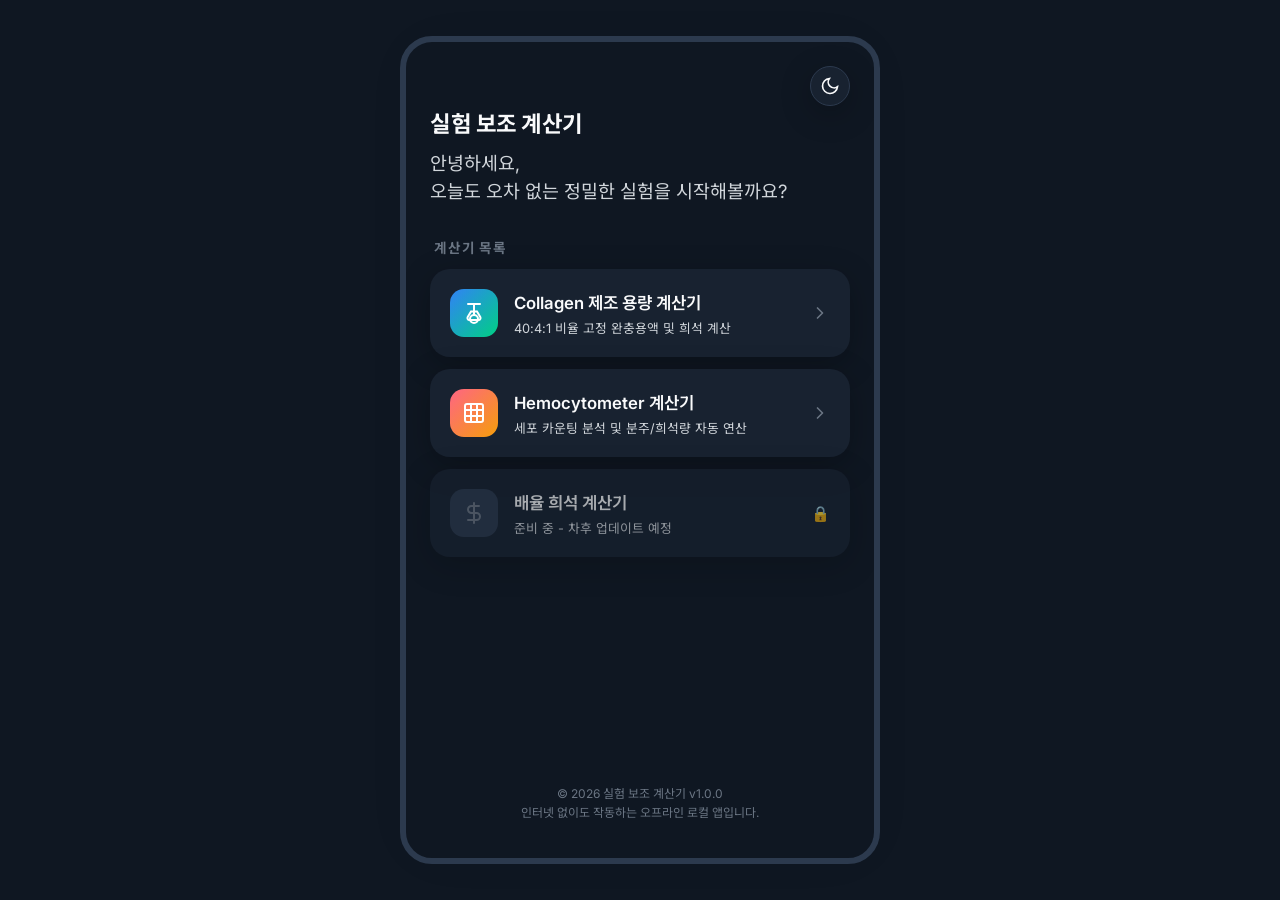
==== index.html @ 7d46d0c6 "Initial commit of experimental assistant app" ====
<!DOCTYPE html>
<html lang="ko">
<head>
  <meta charset="UTF-8">
  <meta name="viewport" content="width=device-width, initial-scale=1.0, maximum-scale=1.0, user-scalable=no">
  <title>실험 보조 계산기</title>
  
  <!-- PWA meta tags -->
  <meta name="theme-color" content="#3182f6">
  <meta name="apple-mobile-web-app-capable" content="yes">
  <meta name="apple-mobile-web-app-status-bar-style" content="default">
  <meta name="apple-mobile-web-app-title" content="실험계산기">
  <link rel="manifest" href="./manifest.json">
  <link rel="icon" type="image/svg+xml" href="./icon.svg">
  
  <!-- Google Fonts -->
  <link rel="preconnect" href="https://fonts.googleapis.com">
  <link rel="preconnect" href="https://fonts.gstatic.com" crossorigin>
  <link href="https://fonts.googleapis.com/css2?family=Inter:wght@400;500;600;700&family=Noto+Sans+KR:wght@300;400;500;700&display=swap" rel="stylesheet">
  
  <link rel="stylesheet" href="./styles.css">
</head>
<body class="dark-theme">
  <!-- PWA Install Banner (Toss style snackbar) -->
  <div id="install-banner" class="install-banner hidden">
    <div class="banner-content">
      <img src="./icon.svg" alt="App Icon" class="banner-icon">
      <div class="banner-text">
        <p class="banner-title">실험 보조 계산기</p>
        <p class="banner-desc">홈 화면에 추가하여 앱처럼 로컬로 사용해보세요</p>
      </div>
    </div>
    <button id="btn-install" class="btn-install-sm">설치</button>
    <button id="btn-close-banner" class="btn-close-sm">&times;</button>
  </div>

  <div class="app-container">
    <!-- Theme Toggle Floating Button -->
    <button id="theme-toggle" class="theme-toggle" aria-label="테마 전환">
      <svg class="sun-icon hidden" xmlns="http://www.w3.org/2000/svg" viewBox="0 0 24 24" fill="none" stroke="currentColor" stroke-width="2"><circle cx="12" cy="12" r="5"></circle><line x1="12" y1="1" x2="12" y2="3"></line><line x1="12" y1="21" x2="12" y2="23"></line><line x1="4.22" y1="4.22" x2="5.64" y2="5.64"></line><line x1="18.36" y1="18.36" x2="19.78" y2="19.78"></line><line x1="1" y1="12" x2="3" y2="12"></line><line x1="21" y1="12" x2="23" y2="12"></line><line x1="4.22" y1="19.78" x2="5.64" y2="18.36"></line><line x1="18.36" y1="5.64" x2="19.78" y2="4.22"></line></svg>
      <svg class="moon-icon" xmlns="http://www.w3.org/2000/svg" viewBox="0 0 24 24" fill="none" stroke="currentColor" stroke-width="2"><path d="M21 12.79A9 9 0 1 1 11.21 3 7 7 0 0 0 21 12.79z"></path></svg>
    </button>

    <!-- ============================================== -->
    <!-- 1. HOME PAGE SECTION                           -->
    <!-- ============================================== -->
    <section id="page-home" class="app-page active">
      <div class="header-main">
        <h1 class="main-title">실험 보조 계산기</h1>
        <p class="main-subtitle">안녕하세요,<br>오늘도 오차 없는 정밀한 실험을 시작해볼까요?</p>
      </div>

      <div class="section-title">계산기 목록</div>
      <div class="menu-list">
        <!-- Collagen Calculator Card -->
        <div class="menu-card" data-target="collagen">
          <div class="menu-card-left">
            <div class="menu-icon-wrapper collagen-bg">
              <!-- Custom flask svg -->
              <svg xmlns="http://www.w3.org/2000/svg" viewBox="0 0 24 24" fill="none" stroke="currentColor" stroke-width="2" stroke-linecap="round" stroke-linejoin="round" class="menu-icon"><path d="M6 3h12M12 3v11M12 14a4 4 0 1 0 0 8 4 4 0 0 0 0-8zM9 10.5l-3.3 5.5A2 2 0 0 0 7.4 19h9.2a2 2 0 0 0 1.7-3L15 10.5M9 10.5h6"></path></svg>
            </div>
            <div class="menu-card-info">
              <span class="menu-card-title">Collagen 제조 용량 계산기</span>
              <span class="menu-card-desc">40:4:1 비율 고정 완충용액 및 희석 계산</span>
            </div>
          </div>
          <svg class="chevron-icon" xmlns="http://www.w3.org/2000/svg" viewBox="0 0 24 24" fill="none" stroke="currentColor" stroke-width="2" stroke-linecap="round" stroke-linejoin="round"><polyline points="9 18 15 12 9 6"></polyline></svg>
        </div>

        <!-- Hemocytometer Calculator Card -->
        <div class="menu-card" data-target="hemocytometer">
          <div class="menu-card-left">
            <div class="menu-icon-wrapper hemo-bg">
              <svg xmlns="http://www.w3.org/2000/svg" viewBox="0 0 24 24" fill="none" stroke="currentColor" stroke-width="2" stroke-linecap="round" stroke-linejoin="round" class="menu-icon"><rect x="3" y="3" width="18" height="18" rx="2" ry="2"></rect><line x1="9" y1="3" x2="9" y2="21"></line><line x1="15" y1="3" x2="15" y2="21"></line><line x1="3" y1="9" x2="21" y2="9"></line><line x1="3" y1="15" x2="21" y2="15"></line></svg>
            </div>
            <div class="menu-card-info">
              <span class="menu-card-title">Hemocytometer 계산기</span>
              <span class="menu-card-desc">세포 카운팅 분석 및 분주/희석량 자동 연산</span>
            </div>
          </div>
          <svg class="chevron-icon" xmlns="http://www.w3.org/2000/svg" viewBox="0 0 24 24" fill="none" stroke="currentColor" stroke-width="2" stroke-linecap="round" stroke-linejoin="round"><polyline points="9 18 15 12 9 6"></polyline></svg>
        </div>

        <!-- Dilution Calculator (Placeholder for future feature) -->
        <div class="menu-card disabled">
          <div class="menu-card-left">
            <div class="menu-icon-wrapper disabled-bg">
              <svg xmlns="http://www.w3.org/2000/svg" viewBox="0 0 24 24" fill="none" stroke="currentColor" stroke-width="2" stroke-linecap="round" stroke-linejoin="round" class="menu-icon"><path d="M12 2v20M17 5H9.5a3.5 3.5 0 0 0 0 7h5a3.5 3.5 0 0 1 0 7H6"></path></svg>
            </div>
            <div class="menu-card-info">
              <span class="menu-card-title">배율 희석 계산기</span>
              <span class="menu-card-desc">준비 중 - 차후 업데이트 예정</span>
            </div>
          </div>
          <span class="badge-lock">🔒</span>
        </div>
      </div>

      <div class="footer-info">
        <p>© 2026 실험 보조 계산기 v1.0.0</p>
        <p>인터넷 없이도 작동하는 오프라인 로컬 앱입니다.</p>
      </div>
    </section>

    <!-- ============================================== -->
    <!-- 2. COLLAGEN CALCULATOR PAGE SECTION           -->
    <!-- ============================================== -->
    <section id="page-collagen" class="app-page">
      <div class="header-nav">
        <button id="btn-back-home" class="btn-back" aria-label="홈으로 돌아가기">
          <svg xmlns="http://www.w3.org/2000/svg" viewBox="0 0 24 24" fill="none" stroke="currentColor" stroke-width="2" stroke-linecap="round" stroke-linejoin="round" class="back-icon"><line x1="19" y1="12" x2="5" y2="12"></line><polyline points="12 19 5 12 12 5"></polyline></svg>
        </button>
        <h2 class="nav-title">Collagen 제조 용량</h2>
      </div>

      <div class="page-content">
        <!-- Step 1. Preset Selection -->
        <div class="card-toss">
          <label class="card-label">농도 설정 선택</label>
          <div class="preset-group">
            <button class="btn-preset active" data-preset="preset-1" data-init="8.64" data-target="6">
              <span class="preset-name">8.64 → 6</span>
              <span class="preset-unit">mg/mL</span>
            </button>
            <button class="btn-preset" data-preset="preset-2" data-init="3.75" data-target="3">
              <span class="preset-name">3.75 → 3</span>
              <span class="preset-unit">mg/mL</span>
            </button>
            <button class="btn-preset" data-preset="custom">
              <span class="preset-name">직접 입력</span>
              <span class="preset-unit">Custom</span>
            </button>
          </div>
        </div>

        <!-- Step 2. Concentration input (Labels fixed at the top) -->
        <div class="card-toss duration-fade">
          <label class="card-label">농도 입력</label>
          <div class="input-row">
            <div class="input-field-container">
              <span class="input-field-label">시작 농도</span>
              <div class="floating-input-group static-label-input">
                <input type="number" id="input-c-init" value="8.64" step="0.01" min="0" placeholder=" " readonly>
                <span class="input-suffix">mg/mL</span>
              </div>
            </div>
            <div class="input-arrow-symbol">→</div>
            <div class="input-field-container">
              <span class="input-field-label">목표 농도</span>
              <div class="floating-input-group static-label-input">
                <input type="number" id="input-c-target" value="6" step="0.01" min="0" placeholder=" " readonly>
                <span class="input-suffix">mg/mL</span>
              </div>
            </div>
          </div>
          <p id="preset-status-text" class="status-msg-info">농도값이 프리셋으로 고정되었습니다.</p>
        </div>

        <!-- Step 3. Input Mode Segmented Control -->
        <div class="card-toss">
          <label class="card-label">계산 기준 선택</label>
          <div class="segmented-control">
            <input type="radio" name="input-mode" id="mode-collagen" value="collagen" checked>
            <label for="mode-collagen">콜라겐 부피 기준</label>
            
            <input type="radio" name="input-mode" id="mode-total" value="total">
            <label for="mode-total">최종 부피 기준</label>
            
            <div class="segmented-slider"></div>
          </div>
        </div>

        <!-- Step 4. Volume Input Field (Default 1000) -->
        <div class="card-toss focus-ring-anim">
          <div class="floating-input-group large-input">
            <input type="number" id="input-volume" min="0" placeholder=" " value="1000">
            <label for="input-volume" id="label-volume">콜라겐 부피 (Collagen)</label>
            <span class="input-suffix text-lg">µL</span>
          </div>
        </div>

        <!-- Step 5. Error Message Card (Toss Warning Style) -->
        <div id="error-card" class="card-warning hidden">
          <div class="warning-header">
            <svg class="warning-icon" xmlns="http://www.w3.org/2000/svg" viewBox="0 0 24 24" fill="none" stroke="currentColor" stroke-width="2" stroke-linecap="round" stroke-linejoin="round"><path d="M10.29 3.86L1.82 18a2 2 0 0 0 1.71 3h16.94a2 2 0 0 0 1.71-3L13.71 3.86a2 2 0 0 0-3.42 0z"></path><line x1="12" y1="9" x2="12" y2="13"></line><line x1="12" y1="17" x2="12.01" y2="17"></line></svg>
            <span class="warning-title">제조가 불가능한 농도 조합</span>
          </div>
          <p id="error-desc" class="warning-desc">
            PBS와 NaOH를 넣는 것만으로 콜라겐은 1.125배로 희석됩니다. 따라서 목표 농도는 시작 농도의 88.8% 이하(최대 <span id="max-achievable-conc">0.00</span> mg/mL)여야만 조제가 가능합니다.
          </p>
        </div>

        <!-- Step 6. Result Section (Reordered to Collagen -> 10X PBS -> SFM -> 1M NaOH) -->
        <div id="result-card" class="card-toss results-container">
          <label class="card-label">제조 용량 레시피 <span id="recipe-conc-title" class="title-conc-badge">(8.64 → 6.00 mg/mL)</span></label>
          <div class="recipe-visual">
            <div class="bar-portion portion-col" style="width: 40%;" title="Collagen"></div>
            <div class="bar-portion portion-pbs" style="width: 10%;" title="10X PBS"></div>
            <div class="bar-portion portion-sfm" style="width: 45%;" title="Serum Free Media"></div>
            <div class="bar-portion portion-naoh" style="width: 5%;" title="1M NaOH"></div>
          </div>
          <div class="recipe-legend">
            <span class="legend-item"><span class="color-dot dot-col"></span>콜라겐</span>
            <span class="legend-item"><span class="color-dot dot-pbs"></span>10X PBS</span>
            <span class="legend-item"><span class="color-dot dot-sfm"></span>SFM</span>
            <span class="legend-item"><span class="color-dot dot-naoh"></span>1M NaOH</span>
          </div>

          <hr class="divider">

          <div class="result-list">
            <!-- Collagen displays initial concentration (시작 농도) -->
            <div class="result-row accent-row">
              <span class="result-name">콜라겐 (Collagen) <span id="res-collagen-conc" class="inline-conc-tag">(8.64 mg/mL)</span></span>
              <span class="result-value"><span id="res-collagen">1000.00</span> <span class="unit">µL</span></span>
            </div>
            <div class="result-row">
              <span class="result-name">10X PBS</span>
              <span class="result-value"><span id="res-pbs">100.00</span> <span class="unit">µL</span></span>
            </div>
            <!-- SFM standard styling, no bold (accent-row) -->
            <div class="result-row">
              <span class="result-name">SFM (Serum Free Media)</span>
              <span class="result-value"><span id="res-sfm">315.00</span> <span class="unit">µL</span></span>
            </div>
            <div class="result-row">
              <span class="result-name">1M NaOH</span>
              <span class="result-value"><span id="res-naoh">25.00</span> <span class="unit">µL</span></span>
            </div>
            <hr class="sub-divider">
            <!-- Total displays target concentration (최종/목표 농도) -->
            <div class="result-row total-row">
              <span class="result-name">최종 부피 (Total) <span id="res-total-conc" class="inline-conc-tag-total">(6.00 mg/mL)</span></span>
              <span class="result-value"><span id="res-total">1440.00</span> <span class="unit">µL</span></span>
            </div>
          </div>
        </div>

        <!-- Custom footer notes -->
        <div class="ratio-guide-text">
          💡 Collagen:10xPBS:1M NaOH = 40:4:1 비율입니다
        </div>
        <div class="precaution-box">
          <span class="precaution-emoji">⚠️</span>
          <span class="precaution-text">주의사항: NaOH는 은은한 핑크빛이 안 보이면 추가로 넣어주세요.</span>
        </div>
      </div>
      
      <!-- Sticky Bottom Button Area (Toss standard style) -->
      <div class="sticky-bottom-action">
        <button id="btn-reset-form" class="btn-toss-secondary">입력 초기화</button>
      </div>
    </section>

    <!-- ============================================== -->
    <!-- 3. HEMOCYTOMETER CALCULATOR PAGE SECTION       -->
    <!-- ============================================== -->
    <section id="page-hemocytometer" class="app-page">
      <div class="header-nav">
        <button id="btn-back-home-hemo" class="btn-back" aria-label="홈으로 돌아가기">
          <svg xmlns="http://www.w3.org/2000/svg" viewBox="0 0 24 24" fill="none" stroke="currentColor" stroke-width="2" stroke-linecap="round" stroke-linejoin="round" class="back-icon"><line x1="19" y1="12" x2="5" y2="12"></line><polyline points="12 19 5 12 12 5"></polyline></svg>
        </button>
        <h2 class="nav-title">Hemocytometer 세포 계산</h2>
      </div>

      <div class="page-content">
        <!-- Counting Info Inputs (Simplified: squares/dilution inputs removed) -->
        <div class="card-toss">
          <label class="card-label">현탁액 세포 카운팅 (15칸 전체 측정)</label>
          
          <div class="input-row">
            <div class="input-field-container">
              <span class="input-field-label">총 카운팅 세포 수</span>
              <div class="floating-input-group static-label-input">
                <input type="number" id="hemo-cells" value="120" min="0" placeholder=" ">
                <span class="input-suffix">cells</span>
              </div>
            </div>
            <div class="input-field-container">
              <span class="input-field-label">세포액 총 부피 (stock)</span>
              <div class="floating-input-group static-label-input">
                <input type="number" id="hemo-volume" value="1.0" step="0.1" min="0.001" placeholder=" ">
                <span class="input-suffix">mL</span>
              </div>
            </div>
          </div>
        </div>

        <!-- Stock Cell Stats Card -->
        <div class="card-toss hemo-summary-card">
          <label class="card-label text-primary-theme">현탁액 원액 분석 결과</label>
          <div class="result-list">
            <div class="result-row accent-row large-result-row">
              <span class="result-name">세포 농도 (Density)</span>
              <span class="result-value text-blue" id="hemo-res-density">2.40 &times; 10<sup>6</sup> cells/mL</span>
            </div>
            <div class="result-row">
              <span class="result-name">원액 전체 세포 수 (Total Cells)</span>
              <span class="result-value" id="hemo-res-total-cells">2.40 &times; 10<sup>6</sup> cells</span>
            </div>
          </div>
        </div>

        <!-- Sub-feature 2.1: Harvest Volume Calculator (Exponent raised visual layout) -->
        <div class="card-toss">
          <label class="card-label">기능 1. 필요한 세포 수 수확 분주</label>
          <p class="card-sub-desc">목표하는 세포 수를 획득하기 위해 원액에서 분주해야 할 부피를 산출합니다.</p>
          
          <div class="input-row-scientific">
            <div class="input-field-container">
              <span class="input-field-label">목표 수확 세포 수</span>
              <div class="scientific-input-row">
                <input type="number" id="harvest-base" value="1.5" step="0.01" min="0" placeholder="1.5" class="sc-input-base">
                <span class="sc-multiply">&times;</span>
                <span class="sc-base">10<span class="sc-power-wrapper"><input type="number" id="harvest-exponent" value="5" step="1" min="0" placeholder="5" class="sc-input-power"></span></span>
                <span class="sc-unit">cells</span>
              </div>
            </div>
          </div>

          <hr class="divider">

          <div class="result-list">
            <div class="result-row accent-row">
              <span class="result-name">필요한 수확 부피 (Harvest Vol.)</span>
              <span class="result-value text-emerald"><span id="res-harvest-vol">62.50</span> <span class="unit">µL</span></span>
            </div>
          </div>
        </div>

        <!-- Sub-feature 2.2: Dilution Preparation Calculator (Default target concentration 5.0 * 10^5) -->
        <div class="card-toss">
          <label class="card-label">기능 2. 특정 농도 및 부피 제조 희석</label>
          <p class="card-sub-desc">원하는 목표 농도와 부피의 희석 현탁액을 조제하기 위한 분주 레시피입니다.</p>

          <div class="input-row-scientific">
            <div class="input-field-container">
              <span class="input-field-label">목표 세포 농도</span>
              <div class="scientific-input-row">
                <input type="number" id="dilute-base" value="5.0" step="0.01" min="0" placeholder="5.0" class="sc-input-base">
                <span class="sc-multiply">&times;</span>
                <span class="sc-base">10<span class="sc-power-wrapper"><input type="number" id="dilute-exponent" value="5" step="1" min="0" placeholder="5" class="sc-input-power"></span></span>
                <span class="sc-unit">cells/mL</span>
              </div>
            </div>
          </div>

          <div class="input-field-container">
            <span class="input-field-label">목표 제조 부피</span>
            <div class="floating-input-group static-label-input">
              <input type="number" id="dilute-volume" value="1.0" step="0.1" min="0.001" placeholder=" ">
              <span class="input-suffix">mL</span>
            </div>
          </div>

          <!-- Dilution Impossible Error Card -->
          <div id="hemo-error-card" class="card-warning-inline hidden">
            ⚠️ 희석 불가: 목표 농도가 원액의 세포 농도보다 높습니다. 원액보다 더 진하게 조제할 수는 없습니다.
          </div>

          <hr class="divider">

          <div id="hemo-dilute-result-list" class="result-list">
            <div class="result-row accent-row">
              <span class="result-name">세포 현탁액 원액 부피</span>
              <span class="result-value"><span id="res-dilute-cell-vol">208.33</span> <span class="unit">µL</span></span>
            </div>
            <div class="result-row">
              <span class="result-name">배지 부피 (Media)</span>
              <span class="result-value"><span id="res-dilute-media-vol">791.67</span> <span class="unit">µL</span></span>
            </div>
            <hr class="sub-divider">
            <div class="result-row total-row">
              <span class="result-name">최종 목표 용량</span>
              <span class="result-value"><span id="res-dilute-total-vol">1000.00</span> <span class="unit">µL</span></span>
            </div>
          </div>
        </div>

        <div class="ratio-guide-text">
          💡 세포 농도는 15칸 전체 카운팅(세포수 &times; 2 &times; 10<sup>4</sup> cells/mL) 기준으로 연산됩니다.
        </div>
      </div>
      
      <!-- Sticky Bottom Button Area (Toss standard style) -->
      <div class="sticky-bottom-action">
        <button id="btn-reset-form-hemo" class="btn-toss-secondary">입력 초기화</button>
      </div>
    </section>
  </div>

  <script src="./app.js"></script>
</body>
</html>
---- styles.css ----
/* ==========================================================================
   Toss Design System (TDS) Inspired Stylesheet - styles.css
   ========================================================================== */

/* 1. Theme Variables & Reset */
:root {
  /* Light Theme (Default) */
  --bg-app: #f2f4f6;
  --bg-card: #ffffff;
  --bg-preset: #f2f4f6;
  --bg-preset-active: #e8f3ff;
  --color-primary: #3182f6;
  --color-primary-hover: #1b64da;
  --color-secondary: #00d084;
  --text-main: #191f28;
  --text-sub: #4e5968;
  --text-muted: #8b95a1;
  --border-color: #e5e8eb;
  --shadow-card: 0 8px 24px rgba(0, 0, 0, 0.04), 0 2px 8px rgba(0, 0, 0, 0.02);
  --shadow-input: 0 0 0 3px rgba(49, 130, 246, 0.15);
  
  /* Warnings */
  --bg-warning: #fff0f0;
  --border-warning: #fdd8d8;
  --text-warning: #f04438;
  
  /* Portions Colors (SFM set to Pink as requested) */
  --color-col: #3182f6;
  --color-pbs: #10b981;
  --color-sfm: #ff6584; /* Soft vibrant pink */
  --color-naoh: #f59e0b;
  
  /* Font Family */
  --font-sans: 'Inter', 'Noto Sans KR', -apple-system, BlinkMacSystemFont, "Apple SD Gothic Neo", sans-serif;
  
  /* Transition durations */
  --transition-smooth: all 0.3s cubic-bezier(0.4, 0, 0.2, 1);
  --transition-fast: all 0.15s cubic-bezier(0.4, 0, 0.2, 1);
}

.dark-theme {
  /* Dark Theme */
  --bg-app: #0f1722;
  --bg-card: #182230;
  --bg-preset: #222f41;
  --bg-preset-active: rgba(49, 130, 246, 0.25);
  --color-primary: #3182f6;
  --color-primary-hover: #5596f8;
  --text-main: #f9fafb;
  --text-sub: #d1d6db;
  --text-muted: #6b7684;
  --border-color: #2c3a4e;
  --shadow-card: 0 8px 32px rgba(0, 0, 0, 0.24);
  --shadow-input: 0 0 0 3px rgba(49, 130, 246, 0.3);
  
  --bg-warning: rgba(240, 68, 56, 0.1);
  --border-warning: rgba(240, 68, 56, 0.2);
  --text-warning: #f25549;

  --color-col: #3182f6;
  --color-pbs: #34d399;
  --color-sfm: #ff6584; /* Maintained Pink in dark mode */
  --color-naoh: #fbbf24;
}

* {
  box-sizing: border-box;
  margin: 0;
  padding: 0;
  -webkit-tap-highlight-color: transparent;
}

body {
  font-family: var(--font-sans);
  background-color: var(--bg-app);
  color: var(--text-main);
  min-height: 100vh;
  display: flex;
  justify-content: center;
  align-items: flex-start;
  transition: var(--transition-smooth);
  padding: 0;
  overflow-x: hidden;
}

/* 2. PWA Banner style */
.install-banner {
  position: fixed;
  top: 16px;
  left: 50%;
  transform: translateX(-50%);
  width: 90%;
  max-width: 480px;
  background-color: var(--bg-card);
  border: 1px solid var(--border-color);
  box-shadow: 0 12px 32px rgba(0,0,0,0.1);
  border-radius: 16px;
  padding: 16px;
  display: flex;
  align-items: center;
  justify-content: space-between;
  z-index: 1000;
  transition: var(--transition-smooth);
}

.install-banner.hidden {
  opacity: 0;
  transform: translate(-50%, -20px);
  pointer-events: none;
}

.banner-content {
  display: flex;
  align-items: center;
  gap: 12px;
}

.banner-icon {
  width: 40px;
  height: 40px;
  border-radius: 10px;
}

.banner-text {
  display: flex;
  flex-direction: column;
}

.banner-title {
  font-size: 0.95rem;
  font-weight: 700;
  color: var(--text-main);
}

.banner-desc {
  font-size: 0.75rem;
  color: var(--text-sub);
  margin-top: 2px;
}

.btn-install-sm {
  background-color: var(--color-primary);
  color: #ffffff;
  border: none;
  font-size: 0.85rem;
  font-weight: 600;
  padding: 8px 16px;
  border-radius: 8px;
  cursor: pointer;
  transition: var(--transition-fast);
}

.btn-install-sm:hover {
  background-color: var(--color-primary-hover);
}

.btn-close-sm {
  background: none;
  border: none;
  font-size: 1.4rem;
  color: var(--text-muted);
  cursor: pointer;
  padding: 0 4px;
}

/* 3. Base App Layout */
.app-container {
  width: 100%;
  max-width: 480px; /* Emulate a smartphone view on PC */
  min-height: 100vh;
  background-color: var(--bg-app);
  display: flex;
  flex-direction: column;
  position: relative;
  box-shadow: 0 0 60px rgba(0,0,0,0.02);
  transition: var(--transition-smooth);
}

@media(min-width: 481px) {
  .app-container {
    min-height: 92vh;
    margin: 4vh 0;
    border-radius: 32px;
    border: 6px solid var(--border-color);
    overflow: hidden;
    background-color: var(--bg-app);
  }
}

/* Theme Toggle Button Floating */
.theme-toggle {
  position: absolute;
  top: 24px;
  right: 24px;
  width: 40px;
  height: 40px;
  border-radius: 50%;
  background-color: var(--bg-card);
  border: 1px solid var(--border-color);
  display: flex;
  justify-content: center;
  align-items: center;
  cursor: pointer;
  box-shadow: var(--shadow-card);
  z-index: 100;
  color: var(--text-main);
  transition: var(--transition-fast);
}

.theme-toggle:active {
  transform: scale(0.92);
}

.theme-toggle svg {
  width: 20px;
  height: 20px;
}

.hidden {
  display: none !important;
}

/* 4. Page Management (SPA) */
.app-page {
  display: none;
  flex-direction: column;
  padding: 24px;
  animation: pageFadeIn 0.35s cubic-bezier(0.4, 0, 0.2, 1) forwards;
  min-height: 100%;
  flex-grow: 1;
}

.app-page.active {
  display: flex;
}

@keyframes pageFadeIn {
  from {
    opacity: 0;
    transform: translateY(15px);
  }
  to {
    opacity: 1;
    transform: translateY(0);
  }
}

/* 5. Home Page Styles */
.header-main {
  margin-top: 40px;
  margin-bottom: 32px;
}

.main-title {
  font-size: 1.4rem;
  font-weight: 700;
  color: var(--text-main);
  letter-spacing: -0.5px;
}

.main-subtitle {
  font-size: 1.15rem;
  line-height: 1.5;
  color: var(--text-sub);
  margin-top: 12px;
  font-weight: 400;
}

.section-title {
  font-size: 0.85rem;
  font-weight: 700;
  color: var(--text-muted);
  text-transform: uppercase;
  letter-spacing: 0.8px;
  margin-bottom: 12px;
  padding-left: 4px;
}

.menu-list {
  display: flex;
  flex-direction: column;
  gap: 12px;
  margin-bottom: 32px;
}

/* Menu card (Toss style item) */
.menu-card {
  display: flex;
  align-items: center;
  justify-content: space-between;
  padding: 20px;
  background-color: var(--bg-card);
  border-radius: 20px;
  box-shadow: var(--shadow-card);
  cursor: pointer;
  transition: var(--transition-fast);
}

.menu-card:hover {
  transform: translateY(-2px);
}

.menu-card:active {
  transform: scale(0.98);
  opacity: 0.9;
}

.menu-card-left {
  display: flex;
  align-items: center;
  gap: 16px;
}

.menu-icon-wrapper {
  width: 48px;
  height: 48px;
  border-radius: 14px;
  display: flex;
  justify-content: center;
  align-items: center;
  color: #ffffff;
}

.collagen-bg {
  background: linear-gradient(135deg, #3182f6, #00d084);
}

.disabled-bg {
  background-color: var(--border-color);
  color: var(--text-muted);
}

.menu-icon {
  width: 24px;
  height: 24px;
}

.menu-card-info {
  display: flex;
  flex-direction: column;
  gap: 4px;
}

.menu-card-title {
  font-size: 1.05rem;
  font-weight: 600;
  color: var(--text-main);
}

.menu-card-desc {
  font-size: 0.8rem;
  color: var(--text-sub);
}

.chevron-icon {
  width: 20px;
  height: 20px;
  color: var(--text-muted);
}

.menu-card.disabled {
  cursor: not-allowed;
  opacity: 0.65;
}

.menu-card.disabled:hover, .menu-card.disabled:active {
  transform: none;
  opacity: 0.65;
}

.badge-lock {
  font-size: 0.95rem;
}

.footer-info {
  margin-top: auto;
  text-align: center;
  padding: 24px 0 12px;
}

.footer-info p {
  font-size: 0.75rem;
  color: var(--text-muted);
  line-height: 1.6;
}

/* 6. Navigation Header style for Calculator Pages */
.header-nav {
  display: flex;
  align-items: center;
  gap: 12px;
  height: 56px;
  margin-bottom: 16px;
}

.btn-back {
  background: none;
  border: none;
  width: 40px;
  height: 40px;
  border-radius: 50%;
  display: flex;
  justify-content: center;
  align-items: center;
  cursor: pointer;
  color: var(--text-main);
  transition: var(--transition-fast);
}

.btn-back:active {
  background-color: var(--border-color);
  transform: scale(0.9);
}

.back-icon {
  width: 24px;
  height: 24px;
}

.nav-title {
  font-size: 1.25rem;
  font-weight: 700;
  color: var(--text-main);
}

.page-content {
  display: flex;
  flex-direction: column;
  gap: 16px;
  padding-bottom: 80px; /* Space for sticky bottom button */
}

/* 7. Toss Style Cards & Presets */
.card-toss {
  background-color: var(--bg-card);
  border-radius: 24px;
  padding: 20px 24px;
  box-shadow: var(--shadow-card);
  display: flex;
  flex-direction: column;
  gap: 16px;
  transition: var(--transition-smooth);
}

.card-label {
  font-size: 0.85rem;
  font-weight: 700;
  color: var(--text-muted);
  letter-spacing: 0.5px;
  display: flex;
  align-items: center;
}

.preset-group {
  display: grid;
  grid-template-columns: repeat(3, 1fr);
  gap: 8px;
}

.btn-preset {
  background-color: var(--bg-preset);
  border: 1.5px solid transparent;
  border-radius: 16px;
  padding: 12px 8px;
  display: flex;
  flex-direction: column;
  align-items: center;
  justify-content: center;
  gap: 4px;
  cursor: pointer;
  transition: var(--transition-fast);
  color: var(--text-main);
}

.btn-preset:active {
  transform: scale(0.95);
}

.btn-preset.active {
  background-color: var(--bg-preset-active);
  border-color: var(--color-primary);
}

.btn-preset.active .preset-name {
  color: var(--color-primary);
}

.preset-name {
  font-size: 0.95rem;
  font-weight: 700;
}

.preset-unit {
  font-size: 0.7rem;
  color: var(--text-muted);
}

/* 8. Static Input Labels (Top of the Box layout) */
.input-field-container {
  display: flex;
  flex-direction: column;
  gap: 6px;
  width: 100%;
}

.input-field-label {
  font-size: 0.8rem;
  font-weight: 700;
  color: var(--text-sub);
  padding-left: 4px;
}

.input-row {
  display: flex;
  align-items: center;
  gap: 8px;
}

.input-arrow-symbol {
  font-size: 1.2rem;
  font-weight: 700;
  color: var(--text-muted);
  padding-top: 24px; /* Align horizontally with inputs */
}

.floating-input-group {
  position: relative;
  width: 100%;
  display: flex;
  align-items: center;
}

.floating-input-group input {
  width: 100%;
  padding: 24px 44px 8px 16px;
  font-size: 1.05rem;
  font-weight: 700;
  border: 1px solid var(--border-color);
  background-color: var(--bg-app);
  border-radius: 16px;
  color: var(--text-main);
  outline: none;
  transition: var(--transition-fast);
}

/* Specific styling for input fields with static labels above them */
.static-label-input input {
  padding: 14px 44px 14px 16px;
}

/* Readonly fields styling */
.floating-input-group input[readonly] {
  background-color: var(--bg-app);
  opacity: 0.75;
  border-color: transparent;
  cursor: default;
}

.floating-input-group input:not([readonly]):focus {
  border-color: var(--color-primary);
  box-shadow: var(--shadow-input);
  background-color: var(--bg-card);
}

.floating-input-group label {
  position: absolute;
  left: 16px;
  top: 50%;
  transform: translateY(-50%);
  font-size: 0.9rem;
  color: var(--text-muted);
  pointer-events: none;
  transition: var(--transition-fast);
}

/* Floating label effect (Only applied to large volume input now) */
.floating-input-group input:focus ~ label,
.floating-input-group input:not(:placeholder-shown) ~ label {
  top: 14px;
  font-size: 0.72rem;
  transform: translateY(0);
}

.input-suffix {
  position: absolute;
  right: 16px;
  font-size: 0.85rem;
  font-weight: 600;
  color: var(--text-muted);
  pointer-events: none;
}

.status-msg-info {
  font-size: 0.75rem;
  color: var(--text-sub);
  margin-top: -8px;
  display: flex;
  align-items: center;
  gap: 4px;
}

/* Large Volume Input style */
.large-input input {
  padding: 30px 48px 10px 20px;
  font-size: 1.5rem;
  font-weight: 700;
  border-radius: 20px;
  text-align: left;
}

.large-input label {
  left: 20px;
  font-size: 1.05rem;
}

.large-input input:focus ~ label,
.large-input input:not(:placeholder-shown) ~ label {
  top: 14px;
  font-size: 0.8rem;
}

.large-input .input-suffix {
  right: 20px;
  font-size: 1.15rem;
}

/* Segmented Control (Pill switcher) */
.segmented-control {
  position: relative;
  display: flex;
  background-color: var(--bg-preset);
  border-radius: 14px;
  padding: 3px;
  width: 100%;
}

.segmented-control input[type="radio"] {
  display: none;
}

.segmented-control label {
  flex: 1;
  text-align: center;
  padding: 10px 0;
  font-size: 0.88rem;
  font-weight: 600;
  color: var(--text-sub);
  cursor: pointer;
  z-index: 2;
  transition: var(--transition-fast);
}

.segmented-control input[type="radio"]:checked + label {
  color: var(--color-primary);
}

/* Sliding pill element */
.segmented-slider {
  position: absolute;
  top: 3px;
  left: 3px;
  width: calc(50% - 3px);
  height: calc(100% - 6px);
  background-color: var(--bg-card);
  border-radius: 12px;
  box-shadow: 0 2px 6px rgba(0,0,0,0.06);
  z-index: 1;
  transition: transform 0.28s cubic-bezier(0.4, 0, 0.2, 1);
}

/* Slide animation */
#mode-total:checked ~ .segmented-slider {
  transform: translateX(100%);
}

/* 9. Recipe Visual Progress Bar Chart */
.recipe-visual {
  display: flex;
  height: 24px;
  border-radius: 12px;
  overflow: hidden;
  background-color: var(--border-color);
  margin-bottom: 12px;
  width: 100%;
}

.bar-portion {
  height: 100%;
  transition: var(--transition-smooth);
}

.portion-col { background-color: var(--color-col); }
.portion-pbs { background-color: var(--color-pbs); }
.portion-sfm { background-color: var(--color-sfm); }
.portion-naoh { background-color: var(--color-naoh); }

.recipe-legend {
  display: flex;
  flex-wrap: wrap;
  gap: 12px 16px;
  justify-content: center;
  margin-top: 8px;
}

.legend-item {
  display: flex;
  align-items: center;
  gap: 6px;
  font-size: 0.78rem;
  font-weight: 500;
  color: var(--text-sub);
}

.color-dot {
  width: 8px;
  height: 8px;
  border-radius: 50%;
}

.dot-col { background-color: var(--color-col); }
.dot-pbs { background-color: var(--color-pbs); }
.dot-sfm { background-color: var(--color-sfm); }
.dot-naoh { background-color: var(--color-naoh); }

/* Results grid layout */
.divider {
  border: 0;
  height: 1px;
  background-color: var(--border-color);
  margin: 4px 0;
}

.sub-divider {
  border: 0;
  border-top: 1px dashed var(--border-color);
  margin: 8px 0;
}

.result-list {
  display: flex;
  flex-direction: column;
  gap: 12px;
}

.result-row {
  display: flex;
  justify-content: space-between;
  align-items: center;
  font-size: 0.92rem;
  color: var(--text-sub);
}

.accent-row {
  color: var(--text-main);
  font-weight: 600;
}

.total-row {
  color: var(--color-primary);
  font-weight: 700;
  font-size: 1.1rem;
}

.result-value {
  font-family: 'Inter', monospace;
  font-size: 1.05rem;
}

.result-value .unit {
  font-size: 0.8rem;
  font-weight: 500;
  color: var(--text-muted);
  margin-left: 2px;
}

.ratio-guide-text {
  text-align: center;
  font-size: 0.75rem;
  color: var(--text-muted);
  margin-top: 8px;
}

/* Precaution notes style */
.precaution-box {
  background-color: var(--bg-card);
  border-radius: 16px;
  padding: 12px 18px;
  display: flex;
  align-items: flex-start;
  gap: 10px;
  margin-top: 4px;
  border: 1px solid var(--border-color);
  box-shadow: var(--shadow-card);
  animation: pageFadeIn 0.5s ease forwards;
}

.precaution-emoji {
  font-size: 1.05rem;
}

.precaution-text {
  font-size: 0.78rem;
  line-height: 1.5;
  color: var(--text-sub);
  font-weight: 500;
}

/* Concentration badges styling */
.title-conc-badge {
  font-size: 0.72rem;
  font-weight: 600;
  color: var(--color-primary);
  background-color: var(--bg-preset-active);
  padding: 2px 8px;
  border-radius: 8px;
  margin-left: 6px;
  display: inline-block;
}

.inline-conc-tag {
  font-size: 0.72rem;
  color: var(--text-muted);
  font-weight: 400;
  margin-left: 4px;
}

.inline-conc-tag-total {
  font-size: 0.75rem;
  color: var(--color-primary);
  opacity: 0.85;
  font-weight: 600;
  margin-left: 6px;
  display: inline-block;
}

/* 10. Toss Warning styles */
.card-warning {
  background-color: var(--bg-warning);
  border: 1px solid var(--border-warning);
  border-radius: 20px;
  padding: 16px 20px;
  display: flex;
  flex-direction: column;
  gap: 8px;
  animation: warningPulse 0.4s ease forwards;
}

@keyframes warningPulse {
  0% { transform: scale(0.97); opacity: 0; }
  100% { transform: scale(1); opacity: 1; }
}

.warning-header {
  display: flex;
  align-items: center;
  gap: 8px;
  color: var(--text-warning);
}

.warning-icon {
  width: 20px;
  height: 20px;
}

.warning-title {
  font-size: 0.92rem;
  font-weight: 700;
}

.warning-desc {
  font-size: 0.8rem;
  line-height: 1.45;
  color: var(--text-warning);
  opacity: 0.9;
}

/* 11. Sticky Bottom Buttons */
.sticky-bottom-action {
  position: absolute;
  bottom: 0;
  left: 0;
  width: 100%;
  background: linear-gradient(to top, var(--bg-app) 75%, rgba(242, 244, 246, 0));
  padding: 16px 24px 24px;
  z-index: 10;
}

.dark-theme .sticky-bottom-action {
  background: linear-gradient(to top, var(--bg-app) 75%, rgba(15, 23, 34, 0));
}

.btn-toss-secondary {
  width: 100%;
  background-color: var(--bg-preset);
  color: var(--text-sub);
  border: none;
  font-size: 0.98rem;
  font-weight: 600;
  padding: 14px 0;
  border-radius: 16px;
  cursor: pointer;
  transition: var(--transition-fast);
}

.btn-toss-secondary:active {
  transform: scale(0.97);
  background-color: var(--border-color);
}

/* Dynamic fading */
.duration-fade {
  transition: var(--transition-smooth);
}
.duration-fade.locked {
  opacity: 0.9;
}
.duration-fade.locked input {
  background-color: var(--bg-preset);
}

/* Animations for Focus */
.focus-ring-anim input:focus {
  animation: pulseShadow 1.5s infinite;
}

@keyframes pulseShadow {
  0% { box-shadow: 0 0 0 0 rgba(49, 130, 246, 0.4); }
  70% { box-shadow: 0 0 0 6px rgba(49, 130, 246, 0); }
  100% { box-shadow: 0 0 0 0 rgba(49, 130, 246, 0); }
}

/* ==========================================================================
   12. Hemocytometer Calculator Styles
   ========================================================================== */
.hemo-bg {
  background: linear-gradient(135deg, #ff6584, #f59e0b);
}

.hemo-summary-card {
  border: 1px solid var(--border-color);
  background-color: rgba(49, 130, 246, 0.03);
}

.dark-theme .hemo-summary-card {
  background-color: rgba(49, 130, 246, 0.05);
}

.text-primary-theme {
  color: var(--color-primary) !important;
}

.large-result-row {
  padding: 4px 0;
}

.large-result-row .result-value {
  font-size: 1.15rem;
  font-weight: 700;
}

.text-blue {
  color: #3182f6 !important;
}

.text-emerald {
  color: #10b981 !important;
  font-weight: 700;
}

.card-sub-desc {
  font-size: 0.78rem;
  color: var(--text-muted);
  margin-top: -8px;
  line-height: 1.45;
}

/* Scientific input row styles */
.input-row-scientific {
  display: flex;
  flex-direction: column;
  gap: 6px;
  width: 100%;
}

.scientific-input-row {
  display: flex;
  align-items: center;
  gap: 8px;
  background-color: var(--bg-app);
  padding: 12px 16px;
  border-radius: 16px;
  border: 1px solid var(--border-color);
  width: 100%;
}

.scientific-input-row input {
  background: none;
  border: none;
  font-size: 1.1rem;
  font-weight: 700;
  color: var(--text-main);
  outline: none;
  padding: 0;
  transition: var(--transition-fast);
}

.sc-input-base {
  width: 60px;
  text-align: right;
}

.sc-power-wrapper {
  display: inline-block;
  position: relative;
  top: -8px; /* Raise it to make it a superscript */
  margin-left: 2px;
}

.sc-input-power {
  width: 28px !important;
  text-align: center;
  font-size: 0.75rem !important; /* Smaller text size */
  border-bottom: 1.5px solid var(--border-color) !important; /* Visual underline for input */
  border-radius: 0 !important;
  padding: 0 0 2px 0 !important;
}

.sc-input-power:focus {
  border-bottom-color: var(--color-primary) !important;
}

.sc-multiply {
  font-size: 1.1rem;
  font-weight: 700;
  color: var(--text-muted);
  user-select: none;
}

.sc-base {
  font-size: 1.05rem;
  font-weight: 700;
  color: var(--text-main);
  user-select: none;
}

.sc-power {
  font-size: 0.75rem;
  vertical-align: super;
  font-weight: 700;
  color: var(--text-muted);
  margin-left: -4px;
  margin-right: 2px;
  user-select: none;
}

.sc-unit {
  margin-left: auto;
  font-size: 0.85rem;
  font-weight: 600;
  color: var(--text-muted);
  user-select: none;
}

.scientific-input-row input:focus {
  color: var(--color-primary);
}

.card-warning-inline {
  background-color: var(--bg-warning);
  border: 1px solid var(--border-warning);
  border-radius: 16px;
  padding: 12px 16px;
  font-size: 0.78rem;
  line-height: 1.45;
  color: var(--text-warning);
  margin-top: 4px;
  animation: warningPulse 0.4s ease forwards;
}
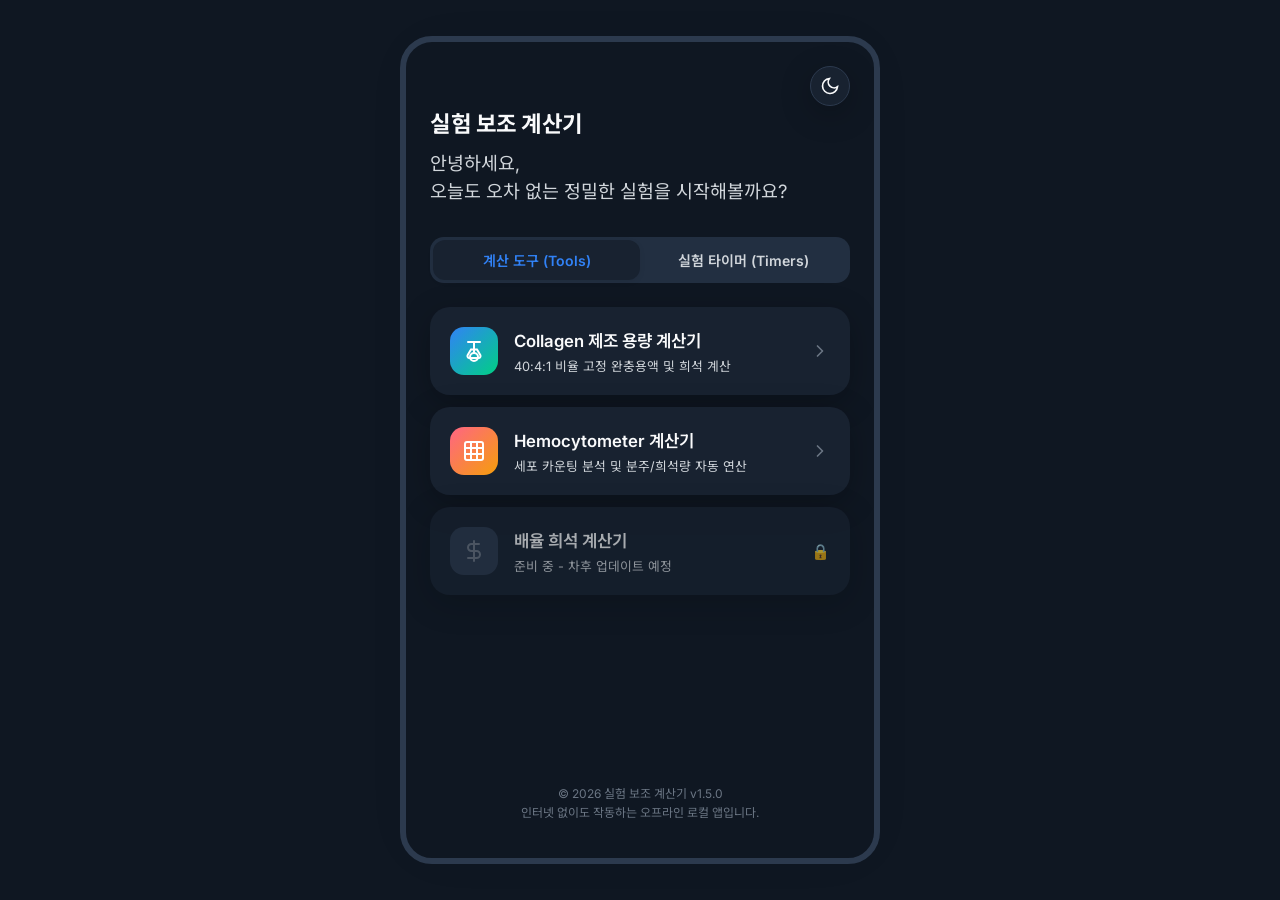
==== commit 9baee940: "feat(home): split tools and timers and add placeholder timer pages (v1.5.0)" ====
--- a/index.html
+++ b/index.html
@@ -50,8 +50,20 @@
         <p class="main-subtitle">안녕하세요,<br>오늘도 오차 없는 정밀한 실험을 시작해볼까요?</p>
       </div>
 
-      <div class="section-title">계산기 목록</div>
-      <div class="menu-list">
+      <div class="home-tab-wrapper">
+        <div class="segmented-control home-tab-control">
+          <input type="radio" name="home-tab" id="tab-tools" value="tools" checked>
+          <label for="tab-tools">계산 도구 (Tools)</label>
+          
+          <input type="radio" name="home-tab" id="tab-timers" value="timers">
+          <label for="tab-timers">실험 타이머 (Timers)</label>
+          
+          <div class="segmented-slider"></div>
+        </div>
+      </div>
+
+      <!-- Tools Group -->
+      <div id="group-tools" class="menu-list">
         <!-- Collagen Calculator Card -->
         <div class="menu-card" data-target="collagen">
           <div class="menu-card-left">
@@ -96,8 +108,39 @@
         </div>
       </div>
 
+      <!-- Timers Group -->
+      <div id="group-timers" class="menu-list hidden">
+        <!-- Split Timer Card -->
+        <div class="menu-card" data-target="split-timer">
+          <div class="menu-card-left">
+            <div class="menu-icon-wrapper timer-split-bg">
+              <svg xmlns="http://www.w3.org/2000/svg" viewBox="0 0 24 24" fill="none" stroke="currentColor" stroke-width="2" stroke-linecap="round" stroke-linejoin="round" class="menu-icon"><circle cx="12" cy="12" r="10"></circle><polyline points="12 6 12 12 16 14"></polyline></svg>
+            </div>
+            <div class="menu-card-info">
+              <span class="menu-card-title">스플릿 타이머 (Split Timer)</span>
+              <span class="menu-card-desc">세포 passage 및 다중 배양 시간 개별 관리</span>
+            </div>
+          </div>
+          <svg class="chevron-icon" xmlns="http://www.w3.org/2000/svg" viewBox="0 0 24 24" fill="none" stroke="currentColor" stroke-width="2" stroke-linecap="round" stroke-linejoin="round"><polyline points="9 18 15 12 9 6"></polyline></svg>
+        </div>
+
+        <!-- Dyeing Timer Card -->
+        <div class="menu-card" data-target="dyeing-timer">
+          <div class="menu-card-left">
+            <div class="menu-icon-wrapper timer-dyeing-bg">
+              <svg xmlns="http://www.w3.org/2000/svg" viewBox="0 0 24 24" fill="none" stroke="currentColor" stroke-width="2" stroke-linecap="round" stroke-linejoin="round" class="menu-icon"><path d="M12 2v6M12 22v-6M17 5H7M19 19H5M12 8a4 4 0 1 0 0 8 4 4 0 0 0 0-8z"></path></svg>
+            </div>
+            <div class="menu-card-info">
+              <span class="menu-card-title">염색 타이머 (Staining Timer)</span>
+              <span class="menu-card-desc">IHC, ICC 등 염색 단계별 프로토콜 타이머</span>
+            </div>
+          </div>
+          <svg class="chevron-icon" xmlns="http://www.w3.org/2000/svg" viewBox="0 0 24 24" fill="none" stroke="currentColor" stroke-width="2" stroke-linecap="round" stroke-linejoin="round"><polyline points="9 18 15 12 9 6"></polyline></svg>
+        </div>
+      </div>
+
       <div class="footer-info">
-        <p>© 2026 실험 보조 계산기 v1.0.0</p>
+        <p>© 2026 실험 보조 계산기 v1.5.0</p>
         <p>인터넷 없이도 작동하는 오프라인 로컬 앱입니다.</p>
       </div>
     </section>
@@ -266,7 +309,7 @@
       <div class="page-content">
         <!-- Counting Info Inputs (Simplified: squares/dilution inputs removed) -->
         <div class="card-toss">
-          <label class="card-label">현탁액 세포 카운팅 (15칸 전체 측정)</label>
+          <label class="card-label">현탁액 세포 카운팅 (16칸 전체 측정)</label>
           
           <div class="input-row">
             <div class="input-field-container">
@@ -378,7 +421,7 @@
         </div>
 
         <div class="ratio-guide-text">
-          💡 세포 농도는 15칸 전체 카운팅(세포수 &times; 2 &times; 10<sup>4</sup> cells/mL) 기준으로 연산됩니다.
+          💡 세포 농도는 16칸 전체 카운팅(세포수 &times; 2 &times; 10<sup>4</sup> cells/mL) 기준으로 연산됩니다.
         </div>
       </div>
       
@@ -387,6 +430,50 @@
         <button id="btn-reset-form-hemo" class="btn-toss-secondary">입력 초기화</button>
       </div>
     </section>
+
+    <!-- ============================================== -->
+    <!-- 4. SPLIT TIMER PAGE SECTION                   -->
+    <!-- ============================================== -->
+    <section id="page-split-timer" class="app-page">
+      <div class="header-nav">
+        <button id="btn-back-home-split" class="btn-back" aria-label="홈으로 돌아가기">
+          <svg xmlns="http://www.w3.org/2000/svg" viewBox="0 0 24 24" fill="none" stroke="currentColor" stroke-width="2" stroke-linecap="round" stroke-linejoin="round" class="back-icon"><line x1="19" y1="12" x2="5" y2="12"></line><polyline points="12 19 5 12 12 5"></polyline></svg>
+        </button>
+        <h2 class="nav-title">스플릿 타이머</h2>
+      </div>
+
+      <div class="page-content">
+        <div class="card-toss text-center padding-xl">
+          <div class="placeholder-icon-wrapper timer-split-bg margin-bottom-lg">
+            <svg xmlns="http://www.w3.org/2000/svg" viewBox="0 0 24 24" fill="none" stroke="currentColor" stroke-width="2" stroke-linecap="round" stroke-linejoin="round" class="placeholder-large-icon"><circle cx="12" cy="12" r="10"></circle><polyline points="12 6 12 12 16 14"></polyline></svg>
+          </div>
+          <h3 class="placeholder-title">스플릿 타이머 준비 중</h3>
+          <p class="placeholder-desc">세포 passage 및 다중 배양 시간을 독립적으로 트래킹할 수 있는 타이머 기능이 곧 구현될 예정입니다.</p>
+        </div>
+      </div>
+    </section>
+
+    <!-- ============================================== -->
+    <!-- 5. DYEING TIMER PAGE SECTION                   -->
+    <!-- ============================================== -->
+    <section id="page-dyeing-timer" class="app-page">
+      <div class="header-nav">
+        <button id="btn-back-home-dyeing" class="btn-back" aria-label="홈으로 돌아가기">
+          <svg xmlns="http://www.w3.org/2000/svg" viewBox="0 0 24 24" fill="none" stroke="currentColor" stroke-width="2" stroke-linecap="round" stroke-linejoin="round" class="back-icon"><line x1="19" y1="12" x2="5" y2="12"></line><polyline points="12 19 5 12 12 5"></polyline></svg>
+        </button>
+        <h2 class="nav-title">염색 타이머</h2>
+      </div>
+
+      <div class="page-content">
+        <div class="card-toss text-center padding-xl">
+          <div class="placeholder-icon-wrapper timer-dyeing-bg margin-bottom-lg">
+            <svg xmlns="http://www.w3.org/2000/svg" viewBox="0 0 24 24" fill="none" stroke="currentColor" stroke-width="2" stroke-linecap="round" stroke-linejoin="round" class="placeholder-large-icon"><path d="M12 2v6M12 22v-6M17 5H7M19 19H5M12 8a4 4 0 1 0 0 8 4 4 0 0 0 0-8z"></path></svg>
+          </div>
+          <h3 class="placeholder-title">염색 타이머 준비 중</h3>
+          <p class="placeholder-desc">IHC, ICC 등 염색 단계별 프로토콜 시간을 관리하고 알림을 제공하는 타이머 기능이 곧 구현될 예정입니다.</p>
+        </div>
+      </div>
+    </section>
   </div>
 
   <script src="./app.js"></script>
--- a/styles.css
+++ b/styles.css
@@ -1076,3 +1076,67 @@
   margin-top: 4px;
   animation: warningPulse 0.4s ease forwards;
 }
+
+/* ==========================================================================
+   13. Home Tab Navigation & Timer Placeholders
+   ========================================================================== */
+.home-tab-wrapper {
+  margin-bottom: 24px;
+  width: 100%;
+}
+
+#tab-timers:checked ~ .segmented-slider {
+  transform: translateX(100%);
+}
+
+.timer-split-bg {
+  background: linear-gradient(135deg, #a78bfa, #3182f6);
+}
+
+.timer-dyeing-bg {
+  background: linear-gradient(135deg, #f472b6, #8b5cf6);
+}
+
+/* Placeholder styles */
+.text-center {
+  text-align: center;
+}
+
+.padding-xl {
+  padding: 48px 24px;
+}
+
+.margin-bottom-lg {
+  margin-bottom: 24px;
+}
+
+.placeholder-icon-wrapper {
+  width: 88px;
+  height: 88px;
+  border-radius: 26px;
+  display: inline-flex;
+  justify-content: center;
+  align-items: center;
+  color: #ffffff;
+  box-shadow: 0 8px 20px rgba(0, 0, 0, 0.1);
+}
+
+.placeholder-large-icon {
+  width: 44px;
+  height: 44px;
+}
+
+.placeholder-title {
+  font-size: 1.28rem;
+  font-weight: 700;
+  color: var(--text-main);
+  margin-bottom: 10px;
+}
+
+.placeholder-desc {
+  font-size: 0.88rem;
+  color: var(--text-sub);
+  line-height: 1.6;
+  max-width: 300px;
+  margin: 0 auto;
+}
